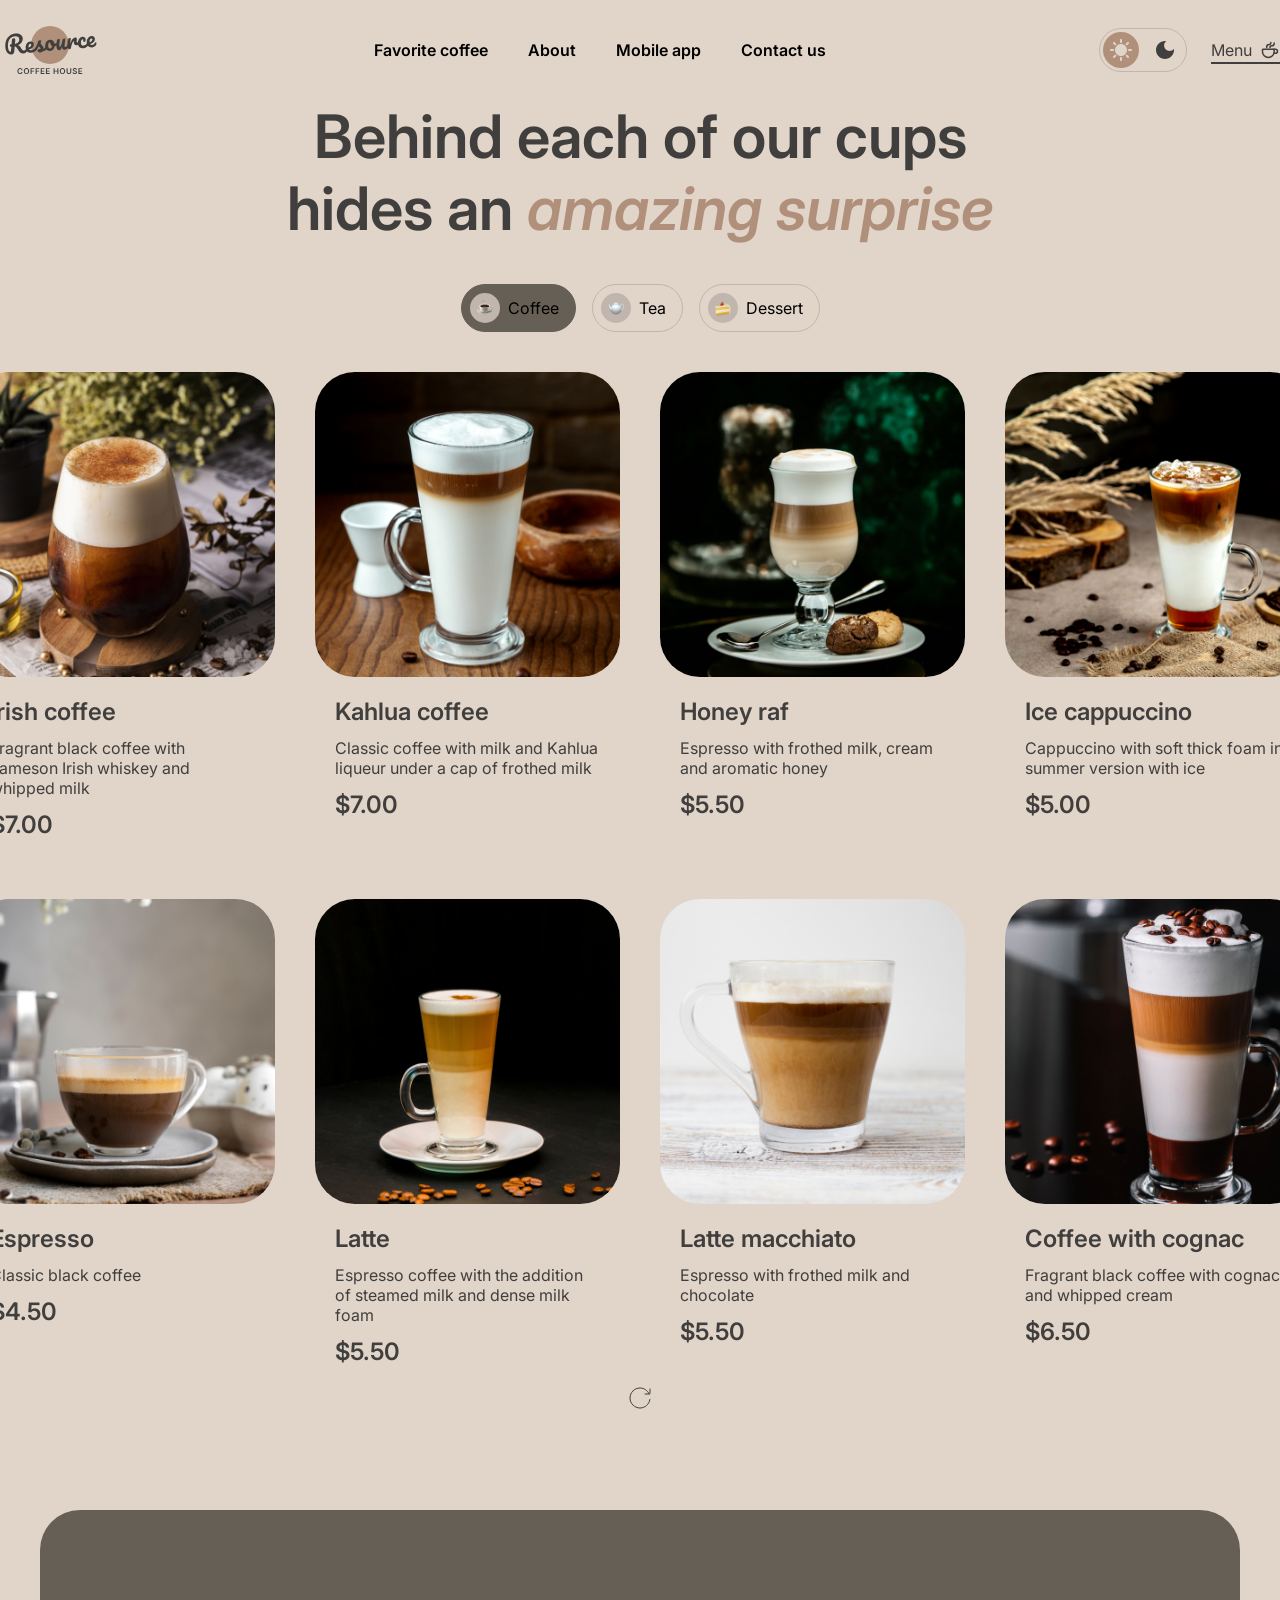
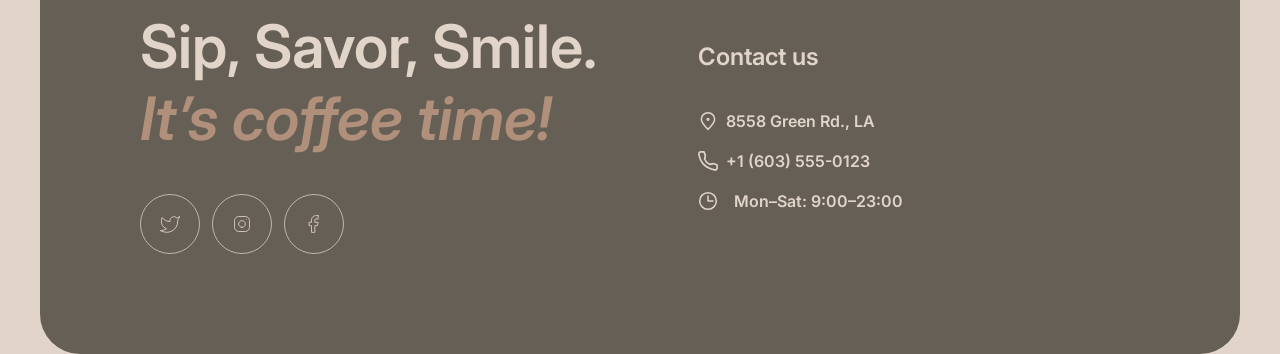
==== menu.html @ 32d80911 "feat: add responsive layout" ====
<!DOCTYPE html>
<html lang="en" data-theme = 'light'>
<head>
    <meta charset="UTF-8">
    <meta name="viewport" content="width=device-width, initial-scale=1.0">
    <title>Document</title>
    <link rel="stylesheet" href="./menu.css">
      <link rel="stylesheet" href="./common.css">
</head>
<body>
        <header class="header">
        <div class="wrapper">
            <div class="header__wrapper">
                <div class="header__logo">
                    <a href="./index.html">
                        <img src="./image/svg/logo.svg" alt="coffee house">
                    </a>
                </div>
              <div class="header__navigation">
                <nav class="header__nav">
                    <ul class="header__list">
                        <li class="header__item">
                            <a href="./index.html#favorite" class="header__link">
                                Favorite coffee
                            </a>
                        </li>
                         <li class="header__item">
                            <a href="./index.html#about" class="header__link">
                                About
                            </a>
                        </li>
                         <li class="header__item">
                            <a href="./index.html#mobile-app" class="header__link">
                                Mobile app
                            </a>
                        </li>
                         <li class="header__item">
                            <a href="./index.html#contacts" class="header__link">
                                Contact us
                            </a>
                        </li>
                    </ul>
                </nav>
                   <div class="header__menu-mobile">
                        <a href="./menu.html" class="header__menu-link"  aria-current="page">
                          <span>Menu</span>
                        <img src="./image/svg/coffee-cup.svg" alt="">
                    </a>
                </div>
                </div>
                <div class="header__actions">
                    <button class="theme-switch"
                    type="button"
                    aria-label="Switch to the dark theme"
                    aria-checked="false"
                    role="switch"
                    >
                    <span class="theme-switch__option theme-switch__option--sun">
                        <img src="./image/svg/Sun.svg" alt="">
                    </span>
                   <span class="theme-switch__option theme-switch__option--moon">
                      <span class="theme-switch__icon theme-switch__icon--moon"></span>
                   </span>
                    </button>
                    <div class="header__menu">
                        <a href="./menu.html" class="header__menu-link" aria-current="page">
                          <span>Menu</span>
                        <img src="./image/svg/coffee-cup.svg" alt="">
                    </a>
                </div>
                                <button
    class="burger"
    type="button"
    aria-label="Open menu"
    aria-expanded="false"
    aria-controls="main-navigation"
  >
    <span class="burger__line"></span>
    <span class="burger__line"></span>
  </button>
              
                 
                </div>
            </div>

        </div>
    </header>
    <main>
        <div class="wrapper">
            <section class = "menu">
                <h1 class = "menu__title">
                    Behind each of our cups hides an <span class="menu__accent">amazing surprise</span> 
                </h1>
                <div class="menu__categories">
                    <button class="menu__category menu__category--active"
                        type="button"
                         data-category="coffee"
                    >
                    <span class="menu__item"><img class="menu__img" src="./image/3.png" alt=""></span>
           
     <span class="menu__category-text">
      Coffee
  
                    </button>
                        <button class="menu__category"
                        type="button"
                         data-category="coffee"
                    >
                    <span class="menu__item"><img class="menu__img" src="./image/1.png" alt=""></span>
           
     <span class="menu__category-text">
      Tea
  
                    </button>
                          </button>
                        <button class="menu__category"
                        type="button"
                         data-category="coffee"
                    >
                    <span class="menu__item"><img class="menu__img" src="./image/2.png" alt=""></span>
           
     <span class="menu__category-text">
      Dessert
  
                    </button>
                </div>
  <div class="menu__grid">
<article class="product-card">
  <button
    class="product-card__button"
    type="button"
    data-product-id="irish-coffee"
  >
    <img
      class="product-card__image"
      src="./image/coffee-1.jpg"
      alt="Irish coffee"
    >

    <div class="menu__wrap">
        <p class="product-card__title">
      Irish coffee
    </p>

    <p class="product-card__description">
      Fragrant black coffee with Jameson Irish whiskey and whipped milk
    </p>

    <p class="product-card__price">
      $7.00
    </p>
    </div>

    
  </button>
</article>
<article class="product-card">
  <button
    class="product-card__button"
    type="button"
    data-product-id="irish-coffee"
  >
    <img
      class="product-card__image"
      src="./image/coffee-2.jpg"
      alt="Kahlua coffee"
    >

    <div class="menu__wrap">
        <p class="product-card__title">
      Kahlua coffee
    </p>

    <p class="product-card__description">
      Classic coffee with milk and Kahlua liqueur under a cap of frothed milk
    </p>

    <p class="product-card__price">
      $7.00
    </p>
    </div>

    
  </button>
</article>
<article class="product-card">
  <button
    class="product-card__button"
    type="button"
    data-product-id="irish-coffee"
  >
    <img
      class="product-card__image"
      src="./image/coffee-3.jpg"
      alt="Honey raf"
    >

    <div class="menu__wrap">
        <p class="product-card__title">
      Honey raf
    </p>

    <p class="product-card__description">
    Espresso with frothed milk, cream and aromatic honey
    </p>

    <p class="product-card__price">
      $5.50
    </p>
    </div>

    
  </button>
</article>
<article class="product-card">
  <button
    class="product-card__button"
    type="button"
    data-product-id="irish-coffee"
  >
    <img
      class="product-card__image"
      src="./image/coffee-4.jpg"
      alt="Ice cappuccino"
    >

    <div class="menu__wrap">
        <p class="product-card__title">
      Ice cappuccino
    </p>

    <p class="product-card__description">
     Cappuccino with soft thick foam in summer version with ice
    </p>

    <p class="product-card__price">
      $5.00
    </p>
    </div>

    
  </button>
</article>
<article class="product-card product-card--extra">
  <button
    class="product-card__button"
    type="button"
    data-product-id="irish-coffee"
  >
    <img
      class="product-card__image"
      src="./image/coffee-5.jpg"
      alt="Espresso"
    >

    <div class="menu__wrap">
        <p class="product-card__title">
      Espresso
    </p>

    <p class="product-card__description">
       Classic black coffee
    </p>

    <p class="product-card__price">
      $4.50
    </p>
    </div>

    
  </button>
</article>
<article class="product-card product-card--extra">
  <button
    class="product-card__button"
    type="button"
    data-product-id="irish-coffee"
  >
    <img
      class="product-card__image"
      src="./image/coffee-6.jpg"
      alt="Latte"
    >

    <div class="menu__wrap">
        <p class="product-card__title">
      Latte
    </p>

    <p class="product-card__description">
      Espresso coffee with the addition of steamed milk and dense milk foam
    </p>

    <p class="product-card__price">
     $5.50
    </p>
    </div>

    
  </button>
</article>
<article class="product-card product-card--extra">
  <button
    class="product-card__button"
    type="button"
    data-product-id="irish-coffee"
  >
    <img
      class="product-card__image"
      src="./image/coffee-7.jpg"
      alt="Latte macchiato"
    >

    <div class="menu__wrap">
        <p class="product-card__title">
      Latte macchiato
    </p>

    <p class="product-card__description">
      Espresso with frothed milk and chocolate
    </p>

    <p class="product-card__price">
      $5.50
    </p>
    </div>

    
  </button>
</article>
<article class="product-card product-card--extra">
  <button
    class="product-card__button"
    type="button"
    data-product-id="irish-coffee"
  >
    <img
      class="product-card__image"
      src="./image/coffee-8.jpg"
      alt="Coffee with cognac"
    >

    <div class="menu__wrap">
        <p class="product-card__title">
      Coffee with cognac
    </p>

    <p class="product-card__description">
     Fragrant black coffee with cognac and whipped cream
    </p>

    <p class="product-card__price">
     $6.50
    </p>
    </div>

    
  </button>
</article>
</div>
<button
  class="menu__load-more"
  type="button"
  aria-label="Show more products"
>
<span> <img src="./image/svg/refresh.svg" alt="Refresh"></span>

</button>
            </section>
        </div>
    </main>
             <div class="wrapper">
<footer class="contacts" id="contacts">
    <div class="contacts__wrapper">
  <div class="contacts__intro">
    <h2 class="contacts__title">
      Sip, Savor, Smile.
      <span class="contacts__accent">
        It’s coffee time!
      </span>
    </h2>

    <div class="contacts__socials">
     <a class="contacts__link" href=""><span class="contacts__icon contacts__icon--twitter"></span></a>
     <a class="contacts__link"  href=""><span class="contacts__icon contacts__icon--insagram"></a>
     <a class="contacts__link"  href=""><span class="contacts__icon contacts__icon--facebook"></a>
    </div>
  </div>

  <div class="contacts__info">
    <p class="contacts__heading">
      Contact us
    </p>
    <ul class="contacts__list">
  <li class="contacts__item">
    <a
      class="contacts__link-info"
      href="https://maps.google.com/?q=8558+Green+Rd+LA"
      target="_blank"
      rel="noopener noreferrer"
    >
      <span class="contacts__icon contacts__icon--location"></span>
      <span class="contacts__text">8558 Green Rd., LA</span>
    </a>
  </li>

  <li class="contacts__item">
    <a
      class="contacts__link-info"
      href="tel:+16035550123"
    >
      <span class="contacts__icon contacts__icon--phone"></span>
      <span class="contacts__text">+1 (603) 555-0123</span>
    </a>
  </li>

  <li class="contacts__item">
    <div class="contacts__schedule">
      <span class="contacts__icon contacts__icon--clock"></span>
      <span class="contacts__text">Mon–Sat: 9:00–23:00</span>
    </div>
  </li>
</ul>
  </div>
  </div>
</footer> 
     </div>

<div class="modal" hidden>
  <div class="modal__backdrop"></div>

  <div
    class="modal__content"
    role="dialog"
    aria-modal="true"
    aria-labelledby="modal-title"
  >
    <img class="modal__image" src="" alt="">

    <div class="modal__info">

      <h2 class="modal__title" id="modal-title"></h2>

      <p class="modal__description"></p>

      <div class="modal__size-group">
        <p class="modal__label">Size</p>

        <div class="modal__sizes">
          <button
            type="button"
            class="modal__item modal__item--active"
            data-size="s"
            aria-pressed="true"
          >
            <span class="modal__wrap">S</span>
            <span class="modal__text"></span>
          </button>

          <button
            type="button"
            class="modal__item"
            data-size="m"
            aria-pressed="false"
          >
            <span class="modal__wrap">M</span>
            <span class="modal__text"></span>
          </button>

          <button
            type="button"
            class="modal__item"
            data-size="l"
            aria-pressed="false"
          >
            <span class="modal__wrap">L</span>
            <span class="modal__text"></span>
          </button>
        </div>
      </div>

      <div class="modal__additives-group">
        <p class="modal__label">Additives</p>

        <div class="modal__additives">
          <button
            type="button"
            class="modal__item"
            data-additive="0"
            aria-pressed="false"
          >
            <span class="modal__wrap">1</span>
            <span class="modal__text"></span>
          </button>

          <button
            type="button"
            class="modal__item"
            data-additive="1"
            aria-pressed="false"
          >
            <span class="modal__wrap">2</span>
            <span class="modal__text"></span>
          </button>

          <button
            type="button"
            class="modal__item"
            data-additive="2"
            aria-pressed="false"
          >
            <span class="modal__wrap">3</span>
            <span class="modal__text"></span>
          </button>
        </div>
      </div>

      <div class="modal__total">
        <span class="modal__total-label">Total:</span>
        <span class="modal__price"></span>
      </div>

      <button class="modal__close" type="button">
        Close
      </button>

    </div>
  </div>
</div>
    <script src="./menu.js"></script>
     <script src="./common.js"></script>
</body>
</html>
---- menu.css ----
.header__menu-link {
  position: relative;

  display: inline-flex;
  align-items: center;
  gap: 8px;
  color: #403F3D;
  width: fit-content;
}




.header__menu-link[aria-current='page']::after {
  content: '';

  position: absolute;
  left: 0;
  bottom: -4px;

  width: 100%;
  height: 2px;

  background-color: currentColor;
}


.menu{
    margin-top: 100px;
    display: flex;
    align-items: center;
    flex-direction: column;
    margin-bottom: 100px;
}

.menu__title{
    text-align: center;
    font-weight: 600;
    font-size: 60px;
    color: #403F3D;
    max-width: 800px;
    margin-bottom: 40px;
}

.menu__accent{
    color: #B0907A;
    font-style: italic;
}

.menu__category{
 display: flex;
  align-items:center;
  border: 1px solid #C1B6AD;
  border-radius: 100px;
  transition: 0.3s;
  padding: 8px 16px 8px 8px;
}

.menu__category:hover{
    background-color: #665F55;
    border: 1px solid #665F55;
}
.menu__category:active{
    background-color: #665F55;
    border: 1px solid #665F55;
}

.menu__category.menu__category--active{
     background-color: #665F55;
    border: 1px solid #665F55;
}



.menu__item{
    display: block;
    width: 30px;
    height: 30px;
    display: flex;
    align-items: center;
    justify-content: center;
    background-color: #C1B6AD;
    border-radius: 50%;
    margin-right: 8px;
    
}

.menu__category-text{
    
}

.menu__categories{
    display: flex;
    gap: 16px;
    margin-bottom: 40px;
}

.product-card__button{
 max-width: 310px;
 text-align: start;
 font-size: 24px;
 font-weight: 600;
 color: #403F3D;
}

.product-card__image{
    width: 100%;
    border-radius: 40px;
    margin-bottom: 20px;
}

.product-card__title{
    margin-bottom: 12px;
}

.product-card__description{
    margin-bottom: 12px;
    font-weight: 400;
    font-size: 16px;
    width: 265px;
}

.menu__wrap{
    padding: 0 20px 20px 20px;
}

.menu__grid{
    display: grid;
    grid-template-columns: 1fr 1fr 1fr 1fr;
    gap: 40px;
}

.modal{
    max-width: 800px;
    background-color: #E1D4C9;
    border-radius: 40px;
    padding: 16px;
}

.modal__content{
    display: flex;
}

.modal__image{
    max-width: 310px;
}

.modal__info{
    color: #403F3D;
}

.modal-title{
    font-weight: 600;
    font-size: 24px;
    margin-bottom: 12px;
}

.modal__description{
  margin-bottom: 20px;
  font-size: 16px;
}

.modal__sizes{
    display: flex;
    gap: 8px;
}

.modal__item{
 padding: 8px 16px 8px 8px;
 color: #403F3D;
 transition: 0.3ms;
}

.modal__item:hover{
    background-color: #665F55;
    color: #E1D4C9;
}

.modal__item:active{
    background-color: #665F55;
    color: #E1D4C9;
}

.modal__item.modal__item--active{
    background-color: #665F55;
    color: #E1D4C9;
}


.modal__wrap{
 display: flex;
 align-items: center;
 justify-content: center;
 width: 30px;
 height: 30px;
 border-radius: 50%;
 background-color: #C1B6AD;
}

.modal__text{
  
}

.modal__total{
    display: flex;
    justify-content: space-between;
}

@media (max-width: 768px) {
  .menu__grid{
    grid-template-columns: 1fr 1fr;
  }

        .menu__grid--expanded .product-card--extra {
    display: block;
  }

    .menu__load-more{
    display: flex;
    margin-top: 40px;
    justify-content: center;
    align-items: center;
    width: 60px;
    height: 60px;
    border: 1px solid #665F55;
    border-radius: 50%;

  }
 .menu__load-more--hidden{
    display: none;
  }
}



@media (max-width: 380px) {

      .menu__grid--expanded .product-card--extra {
    display: block;
  }

  .menu__grid{
    grid-template-columns: 1fr;
  }

  .menu__title{
    font-size: 32px;
  }

  .menu__categories{
    gap: 8px;
  }
  .menu__load-more--hidden{
    display: none;
  }
}
---- common.css ----
/* reset.css */

*,
*::before,
*::after {
  box-sizing: border-box;
}

html {
  scroll-behavior: smooth;
}

body {
  margin: 0;
  min-width: 320px;
  padding-left: 40px;
  padding-right: 40px;
}

h1,
h2,
h3,
h4,
p,
figure,
blockquote,
dl,
dd {
  margin: 0;
}

ul,
ol {
  margin: 0;
  padding: 0;
  list-style: none;
}

a {
  color: inherit;
  text-decoration: none;
}

button,
input,
textarea,
select {
  font: inherit;
}

button {
  padding: 0;
  border: 0;
  background: none;
  color: inherit;
  cursor: pointer;
}

img,
picture,
svg,
video,
canvas {
  display: block;
  max-width: 100%;
}

img {
  height: auto;
}

input,
textarea,
select {
  border: 0;
  outline: none;
}

textarea {
  resize: vertical;
}

table {
  border-collapse: collapse;
  border-spacing: 0;
}

:focus-visible {
  outline: 2px solid currentColor;
  outline-offset: 3px;
}




@font-face {
  font-family: 'Inter';
  src: url('./fonts/Inter-VariableFont_opsz\,wght.ttf')
    format('truetype');
  font-style: normal;
  font-weight: 100 900;
}

@font-face {
  font-family: 'Inter';
  src: url('./fonts/Inter-Italic-VariableFont_opsz\,wght.ttf')
    format('truetype');
  font-style: italic;
  font-weight: 100 900;
}


body {
  font-family: 'Inter', sans-serif;
  background-color: #E1D4C9;
}

.wrapper{
    max-width: 1360px;
    margin: 0 auto;
}

.header{
    position: fixed;
      top: 20px;
      left: 0;
   
  width: 100%;
  z-index: 1000;
}

.theme-switch__option {
  display: flex;
  align-items: center;
  justify-content: center;
  width: 36px;
  height: 36px;
  border-radius: 50%;
}

.theme-switch__option--sun {
  background-color: #b0907a;
}

.theme-switch__option--moon {
  background-color: transparent;
}

[data-theme='dark'] .theme-switch__option--sun{
  background-color: transparent;
}


[data-theme='dark'] .theme-switch__option--moon{
background-color: #B0907A;
}


.theme-switch__icon--moon {
  width: 18px;
  height: 18px;
  background-color: #403f3d;
  mask-image: url('./image/svg/Moon.svg');
  mask-repeat: no-repeat;
  mask-position: center;
  mask-size: contain;

  -webkit-mask-image: url('../image/svg/Moon.svg');
  -webkit-mask-repeat: no-repeat;
  -webkit-mask-position: center;
  -webkit-mask-size: contain;
}

[data-theme='dark'] .theme-switch__icon--moon {
  background-color: #E1D4C9;
}

.header__navigation {
  display: flex;
  align-items: center;
  gap: 40px;
}


.header__wrapper{
    display: flex;
    justify-content: space-between;
    align-items: center;
}

.header__list{
    display: flex;
    font-size: 16px;
    font-weight: 600;
}

.header__item:not(:last-child){
    margin-right: 40px;
}

.header__link {
  text-decoration: none;
}

.header__link:hover {
  opacity: 0.4;
}

.header__link:focus-visible {
  outline: 2px solid #403f3d;
  outline-offset: 3px;
}

.header__link:active {
  opacity: 0.6;
}

.header__actions{
    display: flex;
    gap:24px;
    align-items: center;
}

.theme-switch{
    display: flex;
    gap: 8px;
    width: 88px;
    height: 44px;
    border: 1px solid #C1B6AD;
    border-radius: 100px;
    padding: 3px;

}


.header__menu-link{
    display: flex;
    gap: 8px
}



.contacts{
    background-color: #665F55;
    border-radius: 40px;
}


.contacts__wrapper{
    display: flex;
}


.contacts__intro{
    max-width: 558px;
    padding: 100px 0px 100px 100px;
    margin-right: 100px;

}

.contacts__title{
    color: #E1D4C9;
    font-weight: 600;
    font-size: 60px;
    margin-bottom: 40px;
}


.contacts__accent{
    color: #B0907A;
    font-style: italic;
}

.contacts__socials{
    display: flex;
      gap: 12px;
    color: #E1D4C9;
}

.contacts__link{
  display: flex;
  align-items: center;
  justify-content: center;
  width: 60px;
  height: 60px;

  border: 1px solid #c1b6ad;
  border-radius: 50%;
transition: color 0.2s ease;;
}

.contacts__icon{
  display: block;
  width: 22px;
  height: 20px;

  background-color: currentColor;

  mask-repeat: no-repeat;
  mask-position: center;
  mask-size: contain;

  -webkit-mask-repeat: no-repeat;
  -webkit-mask-position: center;
  -webkit-mask-size: contain;
}

.contacts__icon--twitter {
  mask-image: url('./image/svg/twitter.svg');
  -webkit-mask-image: url('./image/svg/twitter.svg');
}

.contacts__icon--insagram {
  mask-image: url('./image/svg/instagram.svg');
  -webkit-mask-image: url('./image/svg/instagram.svg');
}

.contacts__icon--facebook {
  mask-image: url('./image/svg/facebook.svg');
  -webkit-mask-image: url('./image/svg/facebook.svg');
}


.contacts__link:hover{
 color: #B0907A;
 border: 1px solid #B0907A;
}



.contacts__info{
    padding: 132px 100px 132px 0px;
    color: #E1D4C9;
    font-weight: 600;
}

.contacts__heading{
 margin-bottom: 40px;
 font-size: 24px;
}


.contacts__list{
    display: flex;
    flex-direction: column;
    gap: 20px;
}

.contacts__link,
.contacts__schedule {
  display: flex;
  align-items: center;
  gap: 8px;
}

.contacts__link-info{
    display: flex;
    transition: color 0.2s ease;;
}

.contacts__icon {

  width: 20px;
  height: 20px;
  background-color: currentColor;

  mask-repeat: no-repeat;
  mask-position: center;
  mask-size: contain;

  -webkit-mask-repeat: no-repeat;
  -webkit-mask-position: center;
  -webkit-mask-size: contain;
}


.contacts__icon--location {
  mask-image: url('./image/svg/pin-alt\ \(1\).svg');
  -webkit-mask-image: url('./image/svg/pin-alt\ \(1\).svg');
}

.contacts__icon--phone {
  mask-image: url('./image/svg/Path.svg');
  -webkit-mask-image: url('./image/svg/Path.svg');
}

.contacts__icon--clock {
  mask-image: url('./image/svg/clock.svg');
  -webkit-mask-image: url('./image/svg/clock.svg');
}

.contacts__text{
    margin-left: 8px;
}

.contacts__link-info:hover{
 color: #B0907A;
}

.burger{
  display: none;
}


.header__navigation--open{
  display: none;
}


.header__menu-mobile{
  display: none;
}


@media (max-width: 768px) {
.header__menu-mobile{
  display: block;
}



  .product-card--extra{
    display: none;
  }

.header__wrapper{
  padding-left: 40px;
  padding-right: 40px;
}  



 /* закрытое состояние */
  .header__navigation {
    display: none;
  }

  /* открытое состояние */
  .header__navigation--open {
    display: flex;

    position: fixed;
    top: 90px;
    left: 0;
    right: 0;
    bottom: 0;

    flex-direction: column;
    align-items: center;

    padding: 60px 0 0;

    background-color: #E1D4C9;
    z-index: 100;
  }

  .header__list {
    flex-direction: column;
    align-items: center;
    gap: 60px;
    font-size: 32px;
  }
  html.no-scroll,
body.no-scroll {
  overflow: hidden;
}

  .header__menu-link {
    margin-top: 60px;
    color: #403F3D;
  }

  .header__menu-link img{
    width: 40px;
    height: 40px;
  }

  .header__menu{
    display: none;
  }

  .header__menu-link{
    display: flex;
    margin-top: 40px;
    font-weight: 600;
    font-size: 32px;
    color: #403F3D
  }

  .header__item:not(:last-child){
    margin-right: 0;
  }


    .burger {
    display: flex;
    flex-direction: column;
    gap: 8px;

    width: 44px;
    height: 44px;
    border: 1px solid #665F55;
    border-radius: 50%;
    align-items: center;
    justify-content: center;
  }

  .burger__line {
    width: 16px;
    height: 2px;
    background-color: currentColor;
    transition: transform 0.3s ease;
  }
  .burger--open .burger__line:first-child {
  transform: translateY(5px) rotate(45deg);
}

.burger--open .burger__line:last-child {
  transform: translateY(-5px) rotate(-45deg);
}


.contacts__wrapper{
    display: flex;
    flex-direction: column;
}

.contacts__intro{
  padding: 100px 60px 0 60px;
  margin-right: 0;
  max-width: 578px;
  margin-bottom: 100px;
}

.contacts__info{
  padding: 0 60px 100px 60px;
}

}



@media (max-width: 380px) {
    body{
        padding-left: 16px;
        padding-right: 16px;
    }

    .contacts__title{
      font-size: 32px;
    }
    .contacts__intro{
      padding: 60px 16px 0 16px;
      max-width: 324px;
    }

    .contacts__info{
      padding: 0 16px 60px 16px;
    }

}
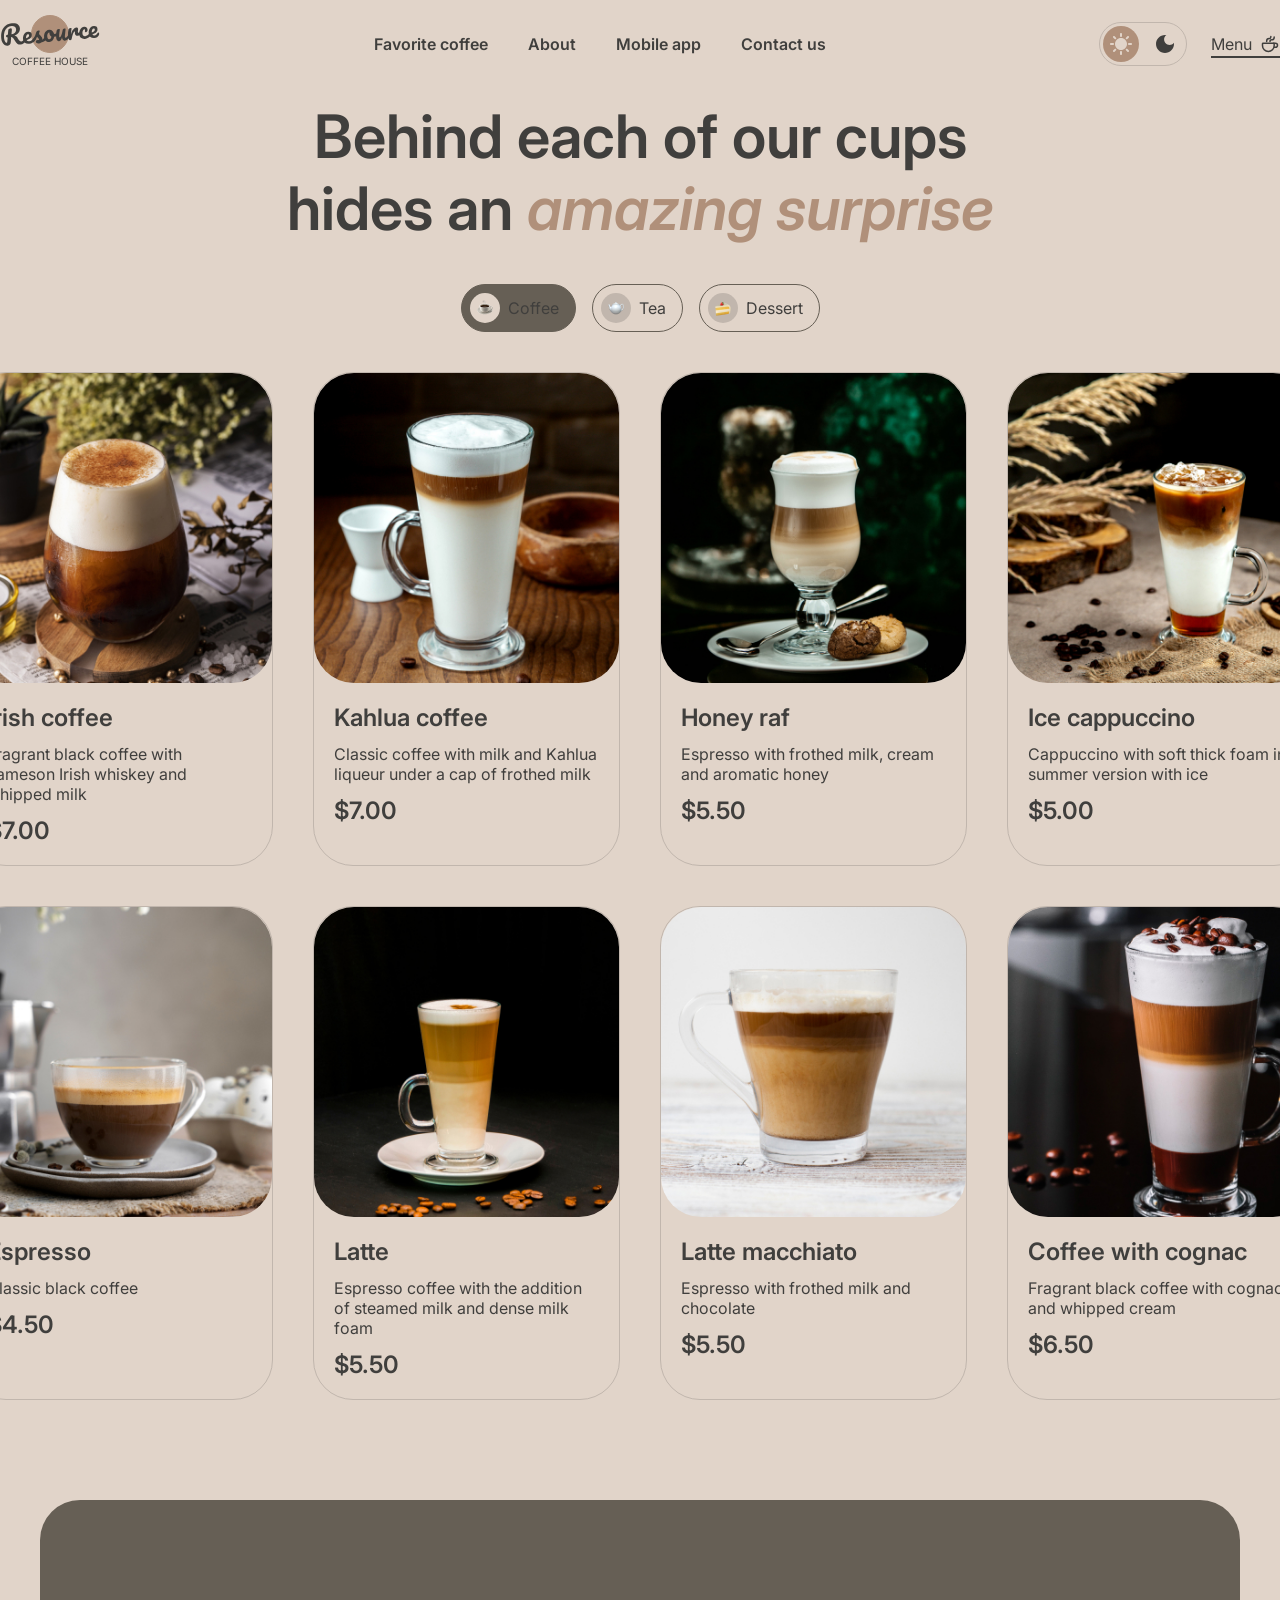
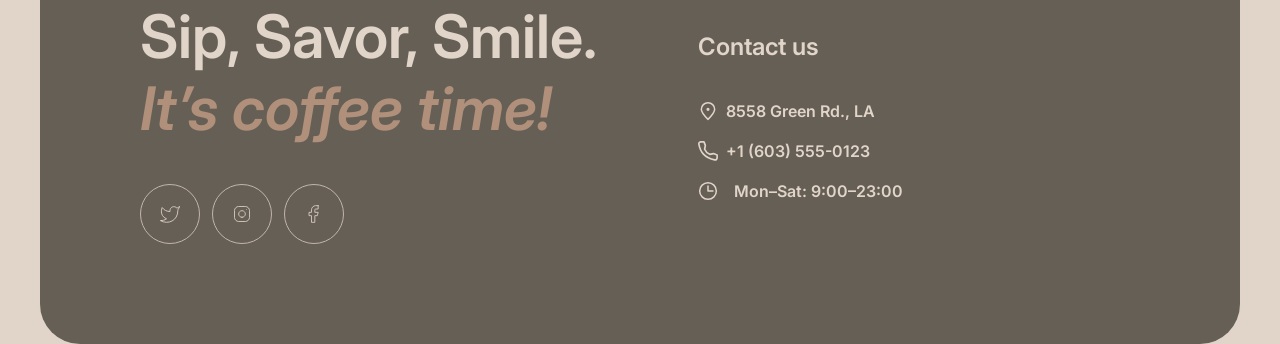
==== commit 8b22c31b: "feat: add menu interactions and product modal" ====
--- a/menu.html
+++ b/menu.html
@@ -4,8 +4,8 @@
     <meta charset="UTF-8">
     <meta name="viewport" content="width=device-width, initial-scale=1.0">
     <title>Document</title>
+    <link rel="stylesheet" href="./common.css">
     <link rel="stylesheet" href="./menu.css">
-      <link rel="stylesheet" href="./common.css">
 </head>
 <body>
         <header class="header">
@@ -13,7 +13,8 @@
             <div class="header__wrapper">
                 <div class="header__logo">
                     <a href="./index.html">
-                        <img src="./image/svg/logo.svg" alt="coffee house">
+                      <span class = "header__logo-img"></span>
+                       <span class="header__logo-text">COFFEE HOUSE</span>
                     </a>
                 </div>
               <div class="header__navigation">
@@ -44,7 +45,7 @@
                    <div class="header__menu-mobile">
                         <a href="./menu.html" class="header__menu-link"  aria-current="page">
                           <span>Menu</span>
-                        <img src="./image/svg/coffee-cup.svg" alt="">
+                          <span class="header__img"></span>
                     </a>
                 </div>
                 </div>
@@ -64,11 +65,11 @@
                     </button>
                     <div class="header__menu">
                         <a href="./menu.html" class="header__menu-link" aria-current="page">
-                          <span>Menu</span>
-                        <img src="./image/svg/coffee-cup.svg" alt="">
+                        <span>Menu</span>
+                                <span class="header__img"></span>
                     </a>
                 </div>
-                                <button
+            <button
     class="burger"
     type="button"
     aria-label="Open menu"
@@ -104,18 +105,18 @@
                     </button>
                         <button class="menu__category"
                         type="button"
-                         data-category="coffee"
+                         data-category="tea"
                     >
                     <span class="menu__item"><img class="menu__img" src="./image/1.png" alt=""></span>
            
      <span class="menu__category-text">
       Tea
-  
+
                     </button>
                           </button>
                         <button class="menu__category"
                         type="button"
-                         data-category="coffee"
+                         data-category="dessert"
                     >
                     <span class="menu__item"><img class="menu__img" src="./image/2.png" alt=""></span>
            
@@ -125,7 +126,7 @@
                     </button>
                 </div>
   <div class="menu__grid">
-<article class="product-card">
+
   <button
     class="product-card__button"
     type="button"
@@ -356,7 +357,7 @@
 
     
   </button>
-</article>
+</article> -->
 </div>
 <button
   class="menu__load-more"
@@ -520,6 +521,11 @@
         <span class="modal__price"></span>
       </div>
 
+      <div class="modal__subscribe">
+        The cost is not final. Download our mobile app to see the final price and place your order. 
+        Earn loyalty points and enjoy your favorite coffee with up to 20% discount.
+      </div>
+
       <button class="modal__close" type="button">
         Close
       </button>
--- a/common.css
+++ b/common.css
@@ -110,9 +110,56 @@
 }
 
 
+:root {
+  --page-bg: #e1d4c9;
+  --text-color: #403f3d;
+   --line-color:#403f3d;
+  --accent-color: #b0907a;
+   --footer-bg: #665F55;
+  --border-color: #c1b6ad;
+  --text-tabs: #E1D4C9;
+  --surface-color: #665f55;
+  --surface-text: #e1d4c9;
+  --background-tabs: #C1B6AD;
+   --background-tabs-active: #E1D4C9;
+  --modal-backdrop: rgb(64 63 61 / 80%);
+  --favorites-bg: #C1B6AD;
+  --favorites-active:#665F55;
+  --tabs-bg: #665F55;
+  --backdrop-color: rgba(64, 63, 61, 0.8);
+  --modal-bg: #E1D4C9;
+}
+
+
+[data-theme='dark'] {
+  --page-bg: #272624;
+     --footer-bg: #403f3d;
+     --favorites-bg: #665F55;
+  --text-color: #e1d4c9;
+ --background-tabs:#665F55;
+  --accent-color: #b0907a;
+--background-tabs-active:#292826;
+  --border-color: #665f55;
+  --favorites-active: #C1B6AD;
+  --surface-color: #403f3d;
+  --surface-text: #e1d4c9;
+--text-tabs: #403F3D;
+  --modal-backdrop: rgb(0 0 0 / 60%);
+   --tabs-bg: #292826;
+   --line-color:#665F55;
+   --backdrop-color:rgba(41, 40, 38, 0.8);
+   --modal-bg: #403F3D;
+}
+
+
 body {
   font-family: 'Inter', sans-serif;
-  background-color: #E1D4C9;
+ background-color: var(--page-bg);
+  color: var(--text-color);
+
+  transition:
+    background-color 0.3s ease,
+    color 0.3s ease;
 }
 
 .wrapper{
@@ -159,7 +206,7 @@
 .theme-switch__icon--moon {
   width: 18px;
   height: 18px;
-  background-color: #403f3d;
+   background-color: var(--text-color);
   mask-image: url('./image/svg/Moon.svg');
   mask-repeat: no-repeat;
   mask-position: center;
@@ -241,7 +288,7 @@
 
 
 .contacts{
-    background-color: #665F55;
+    background-color: var(--footer-bg);
     border-radius: 40px;
 }
 
@@ -411,6 +458,73 @@
   display: none;
 }
 
+.header__logo a{
+  display: flex;
+  flex-direction: column;
+  align-items: center;
+
+}
+
+.header__logo-img{
+  display: block;
+  width: 100px;
+  height: 28px;
+
+  background-color: currentColor;
+
+  mask-repeat: no-repeat;
+  mask-position: center;
+  mask-size: contain;
+
+  -webkit-mask-repeat: no-repeat;
+  -webkit-mask-position: center;
+  -webkit-mask-size: contain;
+
+  mask-image: url("./image/svg/Resource.svg");
+  z-index: 100;
+  margin-bottom: 7px;
+}
+
+.header__logo{
+  position: relative;
+}
+
+.header__logo::after{
+  content: "";
+  position: absolute;
+  width: 38px;
+  height: 38px;
+  border-radius: 50%;
+  border: 1px solid #B0907A;
+  background-color: #B0907A;
+    top: -5px;
+    right: 31px;
+}
+
+.header__logo-text{
+  font-size: 10px;
+  color: var(--text-color)
+}
+
+  .header__img{
+     display: block;
+  width: 20px;
+  height: 20px;
+
+  background-color: var(--text-color);
+
+  mask-repeat: no-repeat;
+  mask-position: center;
+  mask-size: contain;
+
+  -webkit-mask-repeat: no-repeat;
+  -webkit-mask-position: center;
+  -webkit-mask-size: contain;
+  -webkit-mask-image: url("./image/svg/coffee-cup.svg");
+  mask-image: url("./image/svg/coffee-cup.svg");
+  }
+
+
 
 @media (max-width: 768px) {
 .header__menu-mobile{
@@ -450,7 +564,7 @@
 
     padding: 60px 0 0;
 
-    background-color: #E1D4C9;
+     background-color: var(--page-bg);
     z-index: 100;
   }
 
@@ -467,7 +581,11 @@
 
   .header__menu-link {
     margin-top: 60px;
-    color: #403F3D;
+    color: var(--text-color);
+  }
+
+  .header__menu-link span{
+ color: var(--text-color);
   }
 
   .header__menu-link img{
@@ -484,12 +602,12 @@
     margin-top: 40px;
     font-weight: 600;
     font-size: 32px;
-    color: #403F3D
   }
 
   .header__item:not(:last-child){
     margin-right: 0;
   }
+
 
 
     .burger {
--- a/menu.css
+++ b/menu.css
@@ -2,11 +2,9 @@
 
 .header__menu-link {
   position: relative;
-
   display: inline-flex;
   align-items: center;
   gap: 8px;
-  color: #403F3D;
   width: fit-content;
 }
 
@@ -39,7 +37,7 @@
     text-align: center;
     font-weight: 600;
     font-size: 60px;
-    color: #403F3D;
+    color: var(--text-color);
     max-width: 800px;
     margin-bottom: 40px;
 }
@@ -49,48 +47,52 @@
     font-style: italic;
 }
 
+.product-card{
+    height: 100%;
+}
+
 .menu__category{
  display: flex;
   align-items:center;
-  border: 1px solid #C1B6AD;
+  border: 1px solid var(--surface-color);
   border-radius: 100px;
   transition: 0.3s;
   padding: 8px 16px 8px 8px;
 }
 
 .menu__category:hover{
-    background-color: #665F55;
-    border: 1px solid #665F55;
+    background-color: var(--surface-color);
+    border: 1px solid var(--surface-color);
 }
 .menu__category:active{
-    background-color: #665F55;
-    border: 1px solid #665F55;
+    background-color: var(--surface-color);
+    border: 1px solid var(--surface-color);
 }
 
 .menu__category.menu__category--active{
-     background-color: #665F55;
-    border: 1px solid #665F55;
-}
-
+     background-color: var(--surface-color);
+    border: 1px solid var(--surface-color);
+}
+
+.menu__category.menu__category--active .menu__item{
+         background-color: var(--background-tabs-active);
+}
 
 
 .menu__item{
+    font-weight: 600;
     display: block;
     width: 30px;
     height: 30px;
     display: flex;
     align-items: center;
     justify-content: center;
-    background-color: #C1B6AD;
+    background-color: var(--background-tabs);
     border-radius: 50%;
     margin-right: 8px;
     
 }
 
-.menu__category-text{
-    
-}
-
 .menu__categories{
     display: flex;
     gap: 16px;
@@ -98,17 +100,24 @@
 }
 
 .product-card__button{
- max-width: 310px;
  text-align: start;
  font-size: 24px;
  font-weight: 600;
  color: #403F3D;
+ border: 1px solid #C1B6AD;
+ border-radius: 40px;
+   width: 100%;
+  height: 100%;
+  display: flex;
+  flex-direction: column;
 }
 
 .product-card__image{
     width: 100%;
     border-radius: 40px;
     margin-bottom: 20px;
+    height: 310px;
+    object-fit: cover;
 }
 
 .product-card__title{
@@ -124,19 +133,41 @@
 
 .menu__wrap{
     padding: 0 20px 20px 20px;
+  
+    color: var(--text-color);
 }
 
 .menu__grid{
     display: grid;
     grid-template-columns: 1fr 1fr 1fr 1fr;
     gap: 40px;
-}
-
-.modal{
-    max-width: 800px;
-    background-color: #E1D4C9;
-    border-radius: 40px;
-    padding: 16px;
+      align-items: stretch;
+}
+
+.modal {
+  position: fixed;
+  inset: 0;
+  z-index: 1000;
+
+  display: flex;
+  align-items: center;
+  justify-content: center;
+}
+
+.modal__backdrop {
+  position: absolute;
+  inset: 0;
+
+  background-color: var(--backdrop-color);
+}
+
+.modal__content {
+  position: relative;
+  z-index: 1;
+  max-width: 800px;
+  background-color: var(--modal-bg);
+  padding: 16px;
+  border-radius: 40px;
 }
 
 .modal__content{
@@ -145,18 +176,30 @@
 
 .modal__image{
     max-width: 310px;
+    height: 310px;
+    border-radius: 30px;
+  flex-shrink: 0;
+
+  object-fit: cover;
 }
 
 .modal__info{
-    color: #403F3D;
-}
-
-.modal-title{
+    color: var(--text-color);
+    padding: 0 16px 0 20px;
+      flex: 1;
+  min-width: 0;
+}
+
+.modal__title{
     font-weight: 600;
     font-size: 24px;
     margin-bottom: 12px;
 }
 
+.modal__label{
+    margin-bottom: 8px;
+}
+
 .modal__description{
   margin-bottom: 20px;
   font-size: 16px;
@@ -164,13 +207,21 @@
 
 .modal__sizes{
     display: flex;
+    flex-wrap: wrap;
     gap: 8px;
+    margin-bottom: 20px;
 }
 
 .modal__item{
  padding: 8px 16px 8px 8px;
- color: #403F3D;
+ background-color: transparent;
  transition: 0.3ms;
+ border-radius: 100px;
+ color: var(--text-color);
+ display: flex;
+ align-items: center;
+ gap: 8px;
+ border: 1px solid var(--border-color);
 }
 
 .modal__item:hover{
@@ -179,15 +230,19 @@
 }
 
 .modal__item:active{
-    background-color: #665F55;
+    background-color: var(--tabs-bg);
     color: #E1D4C9;
 }
 
 .modal__item.modal__item--active{
-    background-color: #665F55;
+    background-color: var(--tabs-bg);
     color: #E1D4C9;
 }
 
+.modal__item.modal__item--active .modal__wrap{
+    background-color: var(--text-tabs);
+    color: var(--text-color);
+}
 
 .modal__wrap{
  display: flex;
@@ -196,7 +251,7 @@
  width: 30px;
  height: 30px;
  border-radius: 50%;
- background-color: #C1B6AD;
+ background-color: var(--border-color);
 }
 
 .modal__text{
@@ -206,12 +261,86 @@
 .modal__total{
     display: flex;
     justify-content: space-between;
+    font-size: 24px;
+    margin-bottom: 35px;
+    font-weight: 600;
+}
+
+.modal__subscribe{
+    font-size: 10px;
+    padding-left: 24px;
+    position: relative;
+    margin-bottom: 20px;
+}
+
+.modal__subscribe::before{
+    content: "";
+    width: 100%;
+    height: 1px;
+    background-color: var(--border-color);
+    top: -11px;
+    left: 0;
+    position: absolute;
+}
+
+.modal__subscribe::after{
+    content: "i";
+    width: 13px;
+    height: 13px;
+    border-radius: 50%;
+    border: 1px solid var(--text-color);
+    position: absolute;
+    left: 0;
+    top: 0;
+    display: flex;
+    justify-content: center;
+    align-items: center;
+}
+
+.menu__load-more{
+    display: none;
+}
+
+.modal__additives{
+    margin-bottom: 20px;
+    display: flex;
+    gap: 8px;
+    flex-wrap: wrap;
+}
+
+
+.modal {
+  position: fixed;
+  inset: 0;
+
+  display: flex;
+  align-items: center;
+  justify-content: center;
+
+  z-index: 1000;
+}
+
+.modal[hidden] {
+  display: none;
+}
+
+
+
+.modal__close{
+    font-weight: 600;
+    border: 1px solid #665F55;
+    padding-top:10px;
+    padding-bottom: 10px;
+    width: 100%;
+    border-radius: 100px;
 }
 
 @media (max-width: 768px) {
   .menu__grid{
     grid-template-columns: 1fr 1fr;
   }
+
+  
 
         .menu__grid--expanded .product-card--extra {
     display: block;
@@ -231,11 +360,26 @@
  .menu__load-more--hidden{
     display: none;
   }
+   .menu__button-hidden{
+display: none;
+}
+
+.modal__content{
+    max-width: 655px;
+}
+
 }
 
 
 
 @media (max-width: 380px) {
+
+    .modal__image{
+        display: none;
+    }
+    .modal__content{
+         max-width: 380px;
+    }
 
       .menu__grid--expanded .product-card--extra {
     display: block;
